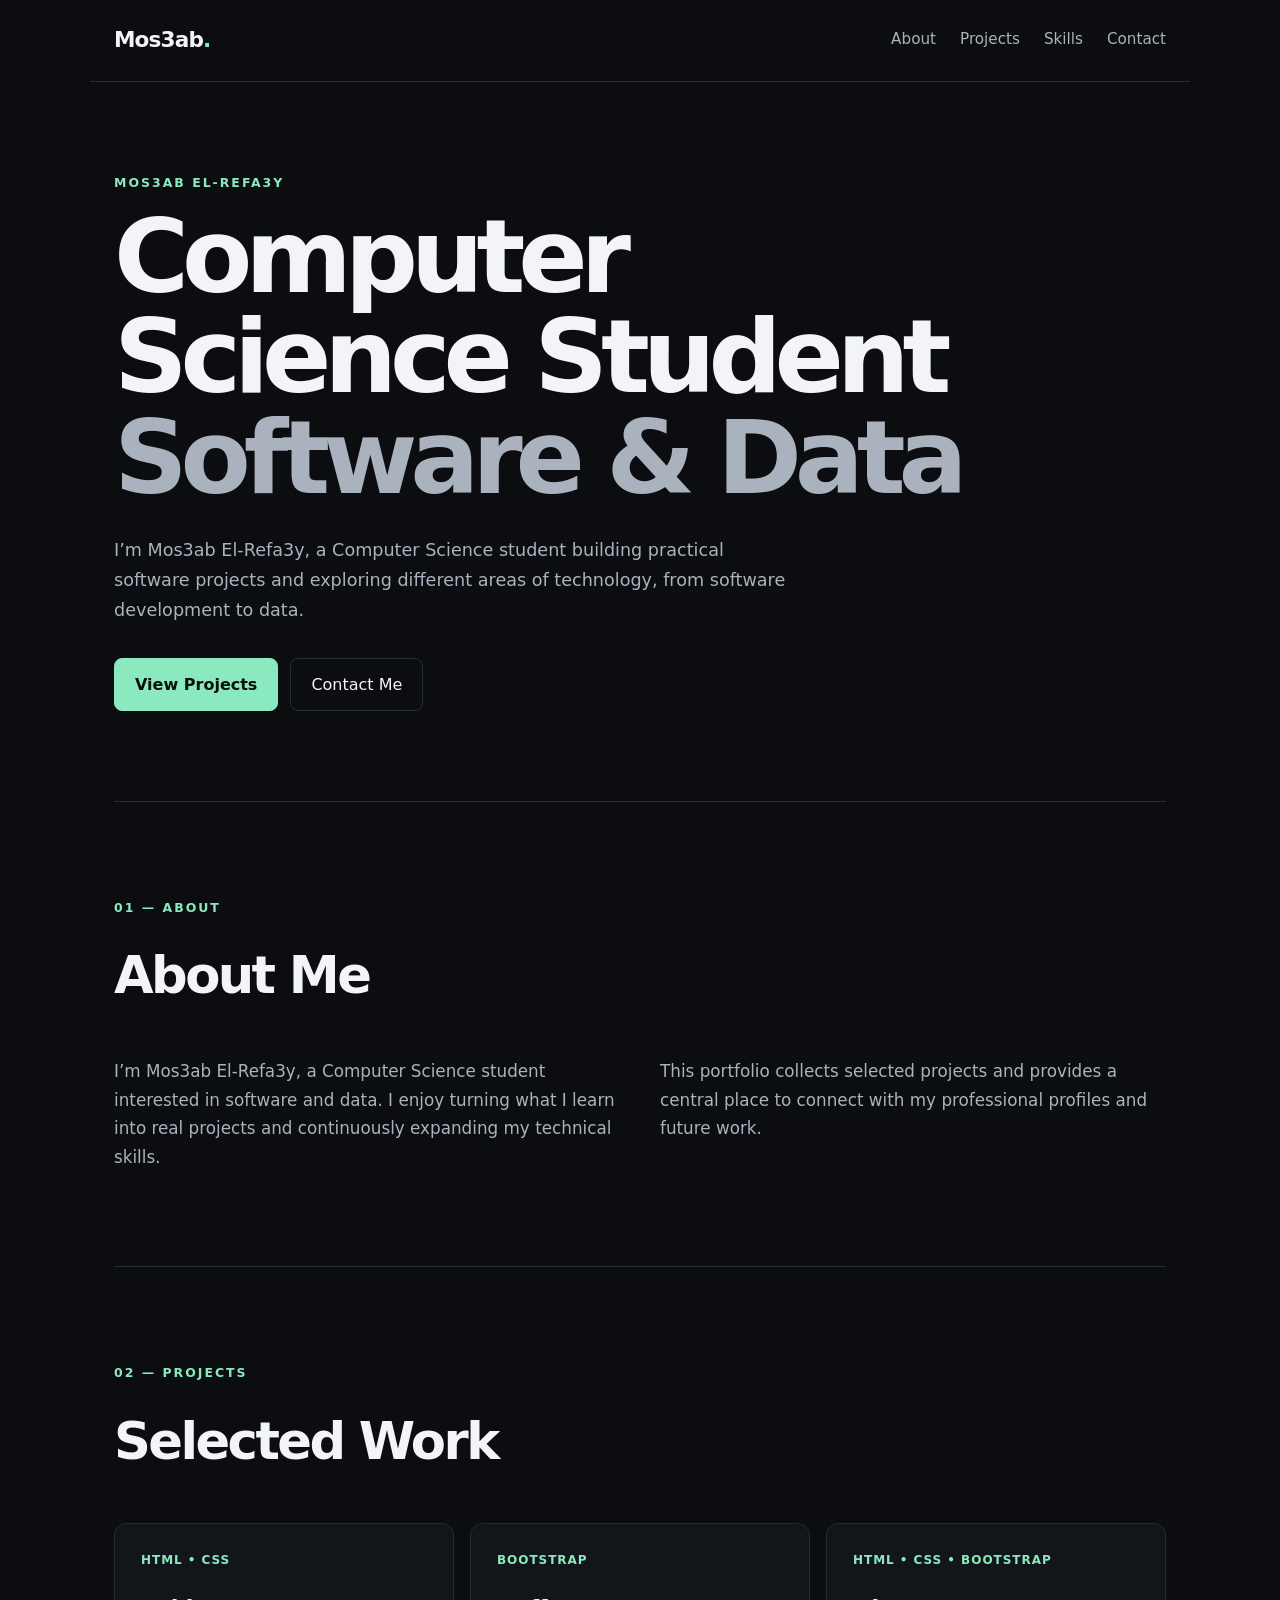
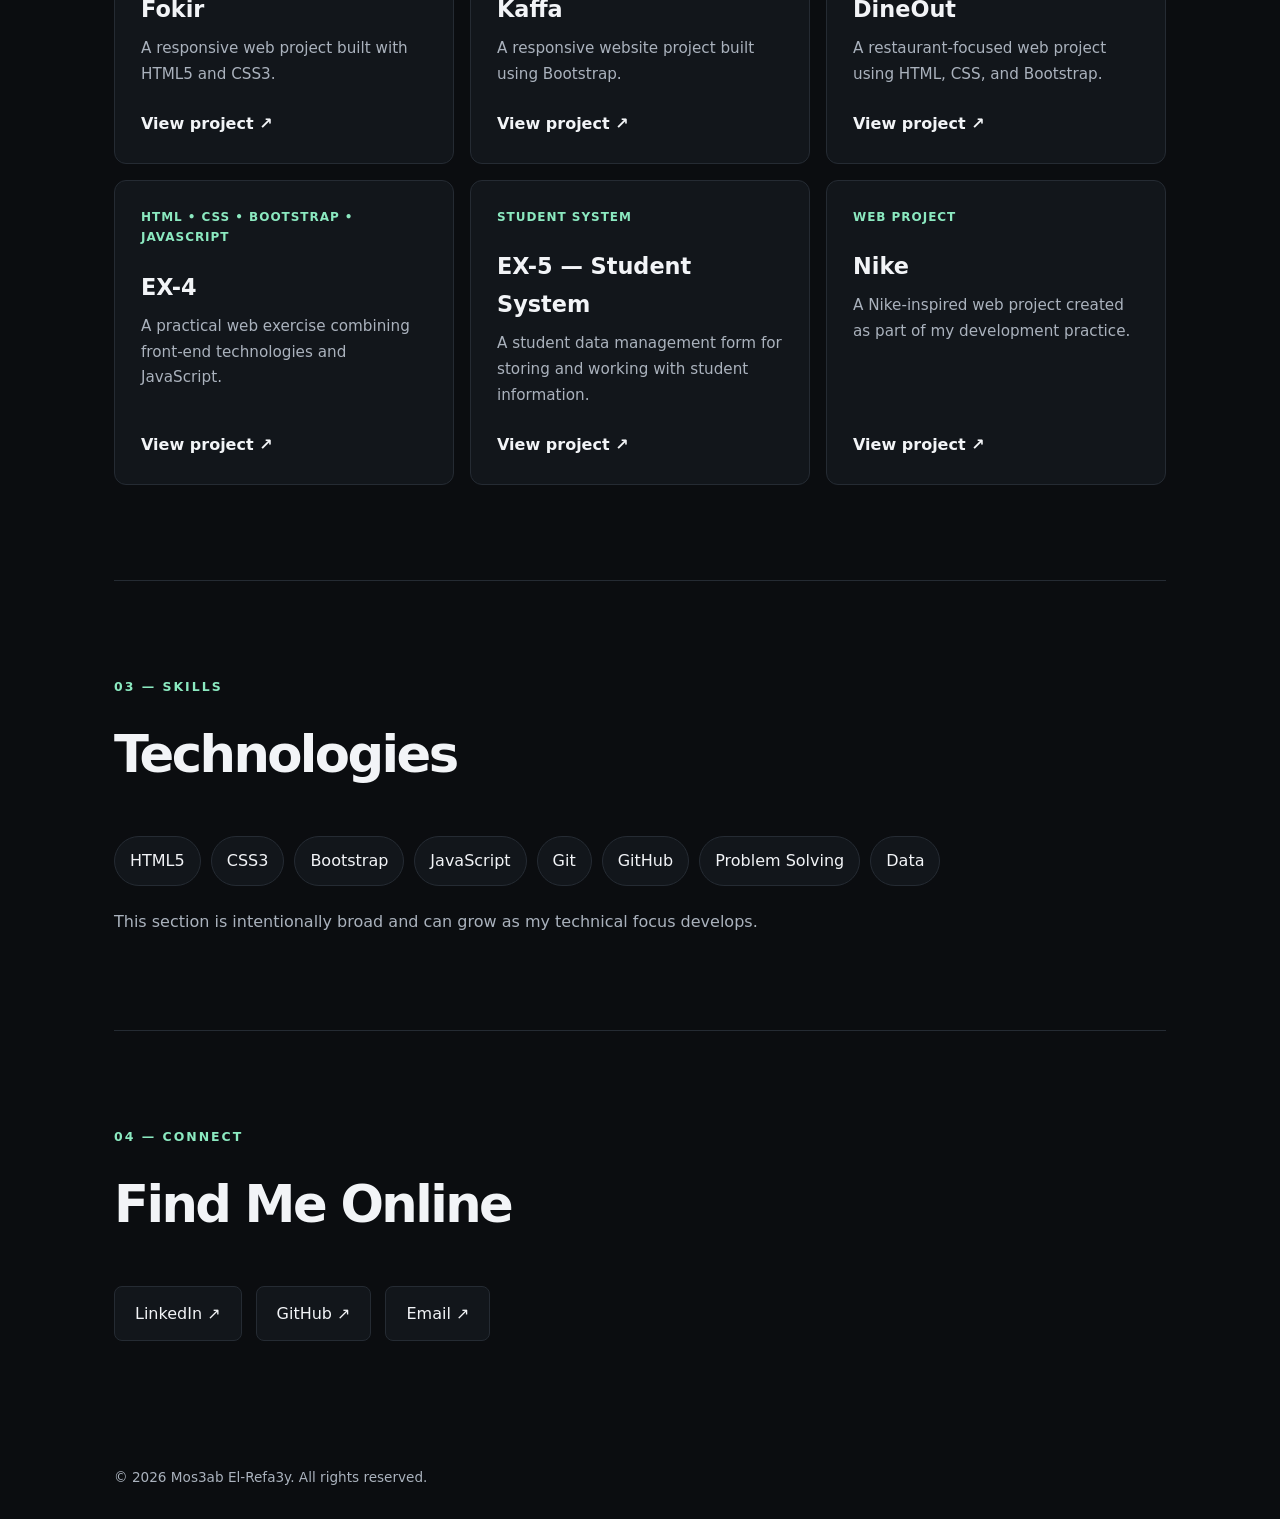
==== index.html @ 886eddef "Add files via upload" ====
<!doctype html>
<html lang="en">
<head>
  <meta charset="UTF-8">
  <meta name="viewport" content="width=device-width, initial-scale=1.0">
  <title>Mos3ab El-Refa3y | Software & Data</title>
  <meta name="description" content="Mos3ab El-Refa3y — Computer Science student interested in software development and data. Explore projects, skills, and professional profiles.">
  <meta name="author" content="Mos3ab El-Refa3y">
  <meta name="robots" content="index, follow">
  <link rel="canonical" href="https://eng-mosaab.github.io/mos3ab-el-refa3y/">

  <meta property="og:type" content="website">
  <meta property="og:title" content="Mos3ab El-Refa3y | Software & Data">
  <meta property="og:description" content="Personal portfolio of Mos3ab El-Refa3y — Computer Science student interested in software development and data.">
  <meta property="og:url" content="https://eng-mosaab.github.io/mos3ab-el-refa3y/">

  <script type="application/ld+json">
  {
    "@context": "https://schema.org",
    "@type": "Person",
    "name": "Mos3ab El-Refa3y",
    "alternateName": "مصعب الرفاعي",
    "url": "https://eng-mosaab.github.io/mos3ab-el-refa3y/",
    "jobTitle": "Computer Science Student",
    "description": "Computer Science student interested in software development and data.",
    "sameAs": [
      "https://www.linkedin.com/in/mosaab-hesham",
      "https://github.com/Eng-Mosaab"
    ]
  }
  </script>
  <link rel="stylesheet" href="./style.css">
</head>
<body>
  <header class="nav">
    <a class="brand" href="#home">Mos3ab<span>.</span></a>
    <nav>
      <a href="#about">About</a>
      <a href="#projects">Projects</a>
      <a href="#skills">Skills</a>
      <a href="#contact">Contact</a>
    </nav>
  </header>

  <main>
    <section id="home" class="hero">
      <p class="eyebrow">MOS3AB EL-REFA3Y</p>
      <h1>Computer Science Student<br><span>Software & Data</span></h1>
      <p class="lead">I’m Mos3ab El-Refa3y, a Computer Science student building practical software projects and exploring different areas of technology, from software development to data.</p>
      <div class="actions">
        <a class="btn primary" href="#projects">View Projects</a>
        <a class="btn" href="#contact">Contact Me</a>
      </div>
    </section>

    <section id="about" class="section">
      <div class="section-head"><p class="eyebrow">01 — ABOUT</p><h2>About Me</h2></div>
      <div class="about-grid">
        <p>I’m Mos3ab El-Refa3y, a Computer Science student interested in software and data. I enjoy turning what I learn into real projects and continuously expanding my technical skills.</p>
        <p>This portfolio collects selected projects and provides a central place to connect with my professional profiles and future work.</p>
      </div>
    </section>

    <section id="projects" class="section">
      <div class="section-head"><p class="eyebrow">02 — PROJECTS</p><h2>Selected Work</h2></div>
      <div class="projects">
        <article class="card"><div class="tag">HTML • CSS</div><h3>Fokir</h3><p>A responsive web project built with HTML5 and CSS3.</p><a href="https://eng-mosaab.github.io/Fokir/" target="_blank" rel="noopener noreferrer">View project ↗</a></article>
        <article class="card"><div class="tag">Bootstrap</div><h3>Kaffa</h3><p>A responsive website project built using Bootstrap.</p><a href="https://eng-mosaab.github.io/Kaffa/" target="_blank" rel="noopener noreferrer">View project ↗</a></article>
        <article class="card"><div class="tag">HTML • CSS • Bootstrap</div><h3>DineOut</h3><p>A restaurant-focused web project using HTML, CSS, and Bootstrap.</p><a href="https://eng-mosaab.github.io/DineOut/" target="_blank" rel="noopener noreferrer">View project ↗</a></article>
        <article class="card"><div class="tag">HTML • CSS • Bootstrap • JavaScript</div><h3>EX-4</h3><p>A practical web exercise combining front-end technologies and JavaScript.</p><a href="https://eng-mosaab.github.io/EX-4/" target="_blank" rel="noopener noreferrer">View project ↗</a></article>
        <article class="card"><div class="tag">Student System</div><h3>EX-5 — Student System</h3><p>A student data management form for storing and working with student information.</p><a href="https://eng-mosaab.github.io/EX-5/" target="_blank" rel="noopener noreferrer">View project ↗</a></article>
        <article class="card"><div class="tag">Web Project</div><h3>Nike</h3><p>A Nike-inspired web project created as part of my development practice.</p><a href="https://eng-mosaab.github.io/Nike/" target="_blank" rel="noopener noreferrer">View project ↗</a></article>
      </div>
    </section>

    <section id="skills" class="section">
      <div class="section-head"><p class="eyebrow">03 — SKILLS</p><h2>Technologies</h2></div>
      <div class="skills"><span>HTML5</span><span>CSS3</span><span>Bootstrap</span><span>JavaScript</span><span>Git</span><span>GitHub</span><span>Problem Solving</span><span>Data</span></div>
      <p class="note">This section is intentionally broad and can grow as my technical focus develops.</p>
    </section>

    <section id="contact" class="section contact">
      <div class="section-head"><p class="eyebrow">04 — CONNECT</p><h2>Find Me Online</h2></div>
      <div class="links">
        <a href="https://www.linkedin.com/in/mosaab-hesham" target="_blank" rel="noopener noreferrer">LinkedIn ↗</a>
        <a href="https://github.com/Eng-Mosaab" target="_blank" rel="noopener noreferrer">GitHub ↗</a>
        <a href="mailto:mosaab.qolaay2000@gmail.com">Email ↗</a>
      </div>
    </section>
  </main>
  <footer><p>© 2026 Mos3ab El-Refa3y. All rights reserved.</p></footer>
</body>
</html>
---- style.css ----
*{box-sizing:border-box;margin:0;padding:0}
:root{--bg:#0b0d10;--surface:#12161b;--text:#f2f4f7;--muted:#aab2bd;--line:#252b33;--accent:#8be9c0}
html{scroll-behavior:smooth}
body{font-family:Inter,system-ui,-apple-system,BlinkMacSystemFont,"Segoe UI",sans-serif;background:var(--bg);color:var(--text);line-height:1.7}
a{color:inherit;text-decoration:none}
.nav{max-width:1100px;margin:auto;padding:22px 24px;display:flex;justify-content:space-between;align-items:center;border-bottom:1px solid var(--line)}
.brand{font-size:1.35rem;font-weight:800;letter-spacing:-.04em}.brand span{color:var(--accent)}
.nav nav{display:flex;gap:24px}.nav nav a{color:var(--muted);font-size:.95rem}.nav nav a:hover{color:var(--text)}
main{max-width:1100px;margin:auto;padding:0 24px}
.hero{min-height:72vh;display:flex;flex-direction:column;justify-content:center;padding:90px 0}
.eyebrow{color:var(--accent);font-size:.78rem;font-weight:800;letter-spacing:.16em;margin-bottom:14px}
h1{font-size:clamp(3rem,8vw,6.4rem);line-height:.98;letter-spacing:-.07em;max-width:900px}
h1 span{color:var(--muted)}
.lead{max-width:680px;color:var(--muted);font-size:1.1rem;margin-top:28px}
.actions{display:flex;gap:12px;margin-top:32px;flex-wrap:wrap}
.btn{border:1px solid var(--line);padding:12px 20px;border-radius:8px}.btn.primary{background:var(--accent);color:#07110c;border-color:var(--accent);font-weight:750}
.section{padding:95px 0;border-top:1px solid var(--line)}
.section-head{margin-bottom:38px}h2{font-size:clamp(2rem,4vw,3.5rem);letter-spacing:-.05em}
.about-grid{display:grid;grid-template-columns:1fr 1fr;gap:40px;color:var(--muted);font-size:1.05rem}
.projects{display:grid;grid-template-columns:repeat(3,1fr);gap:16px}
.card{background:var(--surface);border:1px solid var(--line);padding:26px;border-radius:12px;min-height:230px;display:flex;flex-direction:column}
.tag{color:var(--accent);font-size:.75rem;font-weight:700;text-transform:uppercase;letter-spacing:.08em;margin-bottom:20px}
.card h3{font-size:1.4rem;margin-bottom:8px}.card p{color:var(--muted);font-size:.95rem}.card a{margin-top:auto;padding-top:22px;font-weight:700}
.skills{display:flex;flex-wrap:wrap;gap:10px}.skills span{border:1px solid var(--line);padding:10px 15px;border-radius:999px;background:var(--surface)}
.note{color:var(--muted);margin-top:22px}
.links{display:flex;gap:14px;flex-wrap:wrap}.links a{border:1px solid var(--line);padding:13px 20px;border-radius:8px;background:var(--surface)}
footer{max-width:1100px;margin:auto;padding:30px 24px;color:var(--muted);font-size:.85rem}
@media(max-width:800px){.projects{grid-template-columns:1fr 1fr}.about-grid{grid-template-columns:1fr}.nav nav{gap:12px}.nav nav a:nth-child(1),.nav nav a:nth-child(2){display:none}}
@media(max-width:520px){.projects{grid-template-columns:1fr}.hero{min-height:65vh;padding:60px 0}.nav{padding:18px 16px}main{padding:0 16px}}
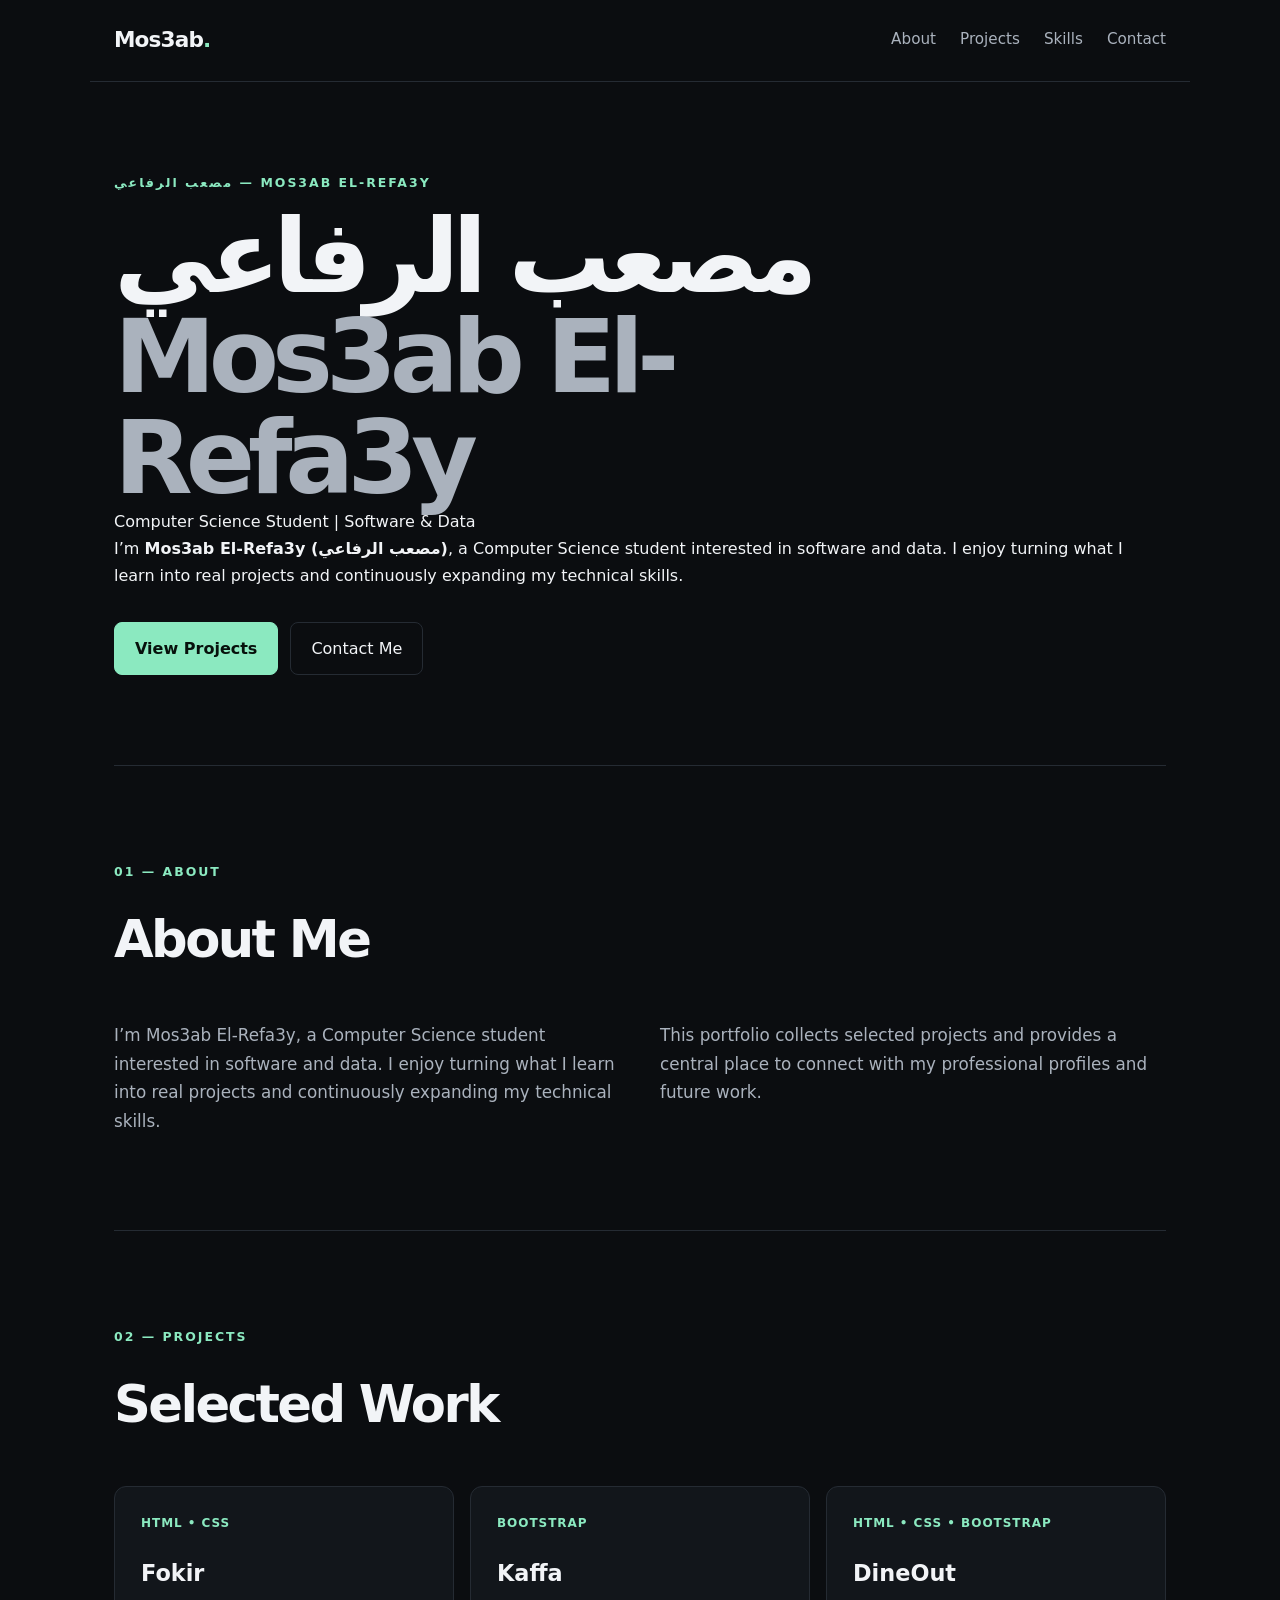
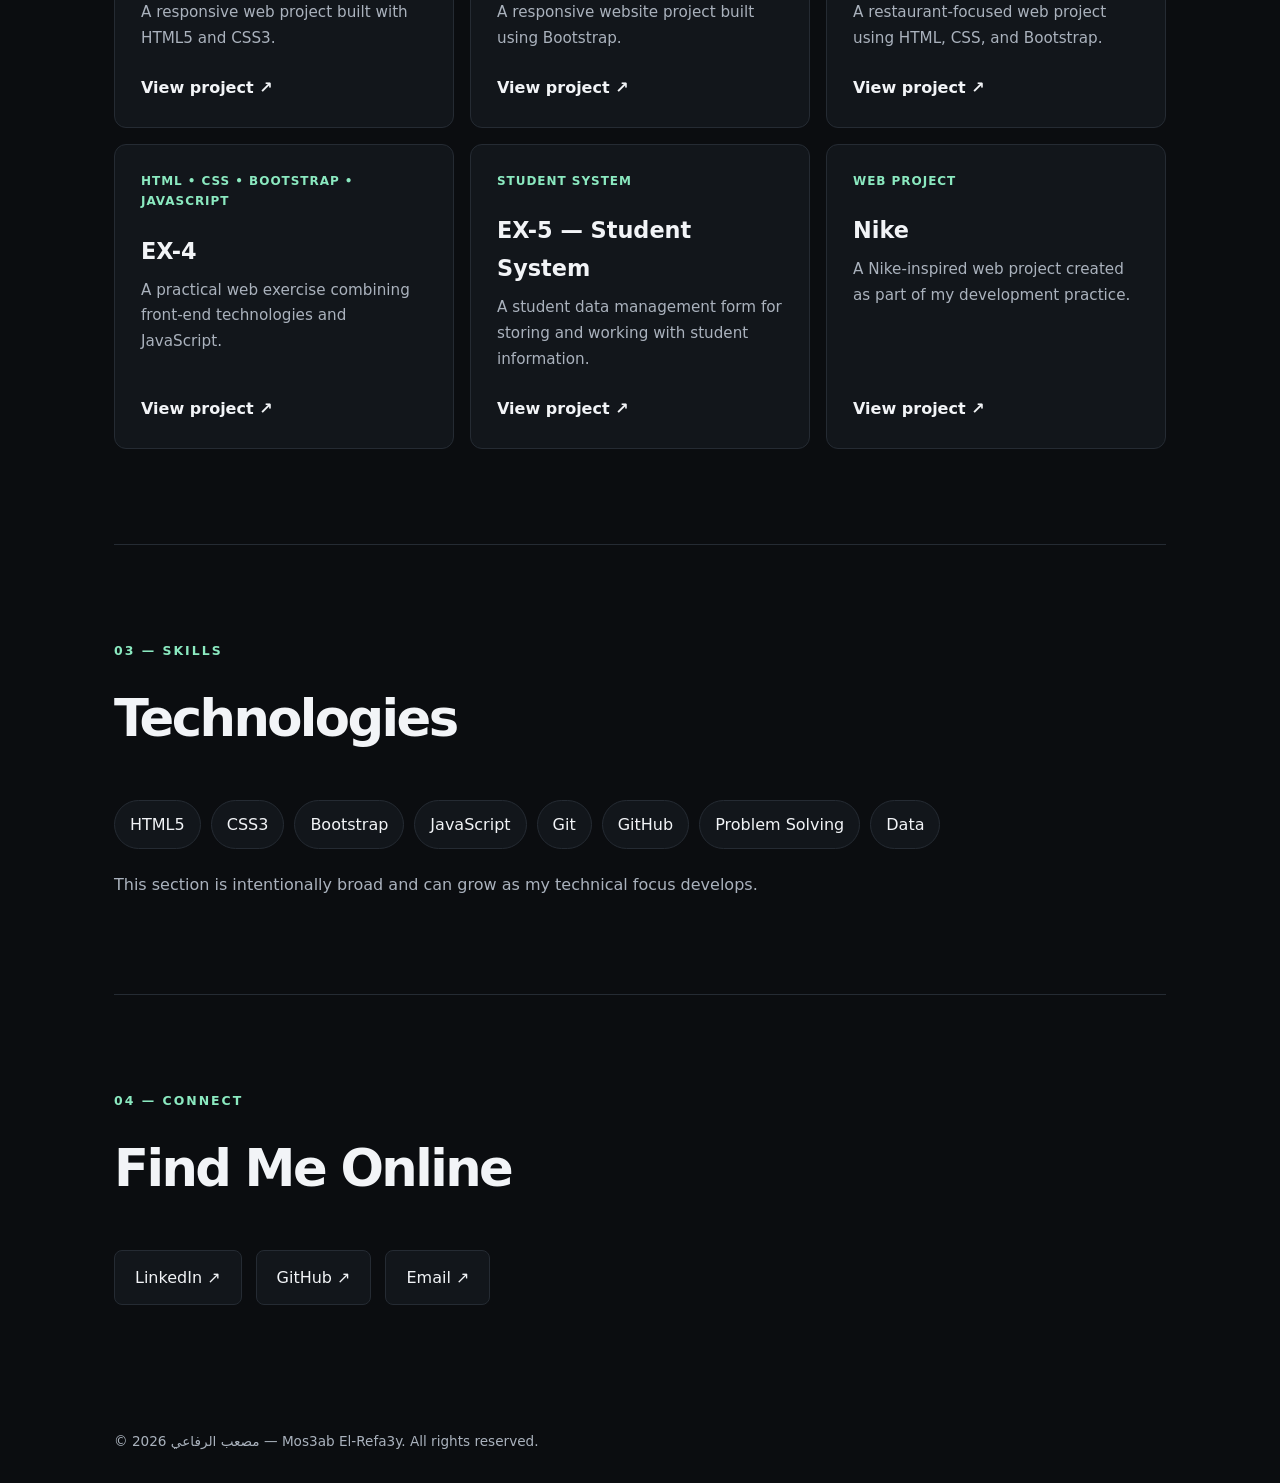
==== commit ed002825: "Update index.html with Arabic names and descriptions" ====
--- a/index.html
+++ b/index.html
@@ -3,8 +3,8 @@
 <head>
   <meta charset="UTF-8">
   <meta name="viewport" content="width=device-width, initial-scale=1.0">
-  <title>Mos3ab El-Refa3y | Software & Data</title>
-  <meta name="description" content="Mos3ab El-Refa3y — Computer Science student interested in software development and data. Explore projects, skills, and professional profiles.">
+  <title>مصعب الرفاعي | Mos3ab El-Refa3y | Software & Data</title>
+  <meta name="description" content="مصعب الرفاعي (Mos3ab El-Refa3y) — Computer Science student interested in software development and data. Explore projects, skills, and professional profiles.">
   <meta name="author" content="Mos3ab El-Refa3y">
   <meta name="robots" content="index, follow">
   <link rel="canonical" href="https://eng-mosaab.github.io/mos3ab-el-refa3y/">
@@ -15,20 +15,23 @@
   <meta property="og:url" content="https://eng-mosaab.github.io/mos3ab-el-refa3y/">
 
   <script type="application/ld+json">
-  {
-    "@context": "https://schema.org",
-    "@type": "Person",
-    "name": "Mos3ab El-Refa3y",
-    "alternateName": "مصعب الرفاعي",
-    "url": "https://eng-mosaab.github.io/mos3ab-el-refa3y/",
-    "jobTitle": "Computer Science Student",
-    "description": "Computer Science student interested in software development and data.",
-    "sameAs": [
-      "https://www.linkedin.com/in/mosaab-hesham",
-      "https://github.com/Eng-Mosaab"
-    ]
-  }
-  </script>
+{
+  "@context": "https://schema.org",
+  "@type": "Person",
+  "name": "مصعب الرفاعي",
+  "alternateName": [
+    "Mos3ab El-Refa3y",
+    "Mos3ab El Refa3y"
+  ],
+  "url": "https://eng-mosaab.github.io/mos3ab-el-refa3y/",
+  "jobTitle": "Computer Science Student",
+  "description": "مصعب الرفاعي (Mos3ab El-Refa3y) — Computer Science student interested in software development and data.",
+  "sameAs": [
+    "https://www.linkedin.com/in/mosaab-hesham",
+    "https://github.com/Eng-Mosaab"
+  ]
+}
+</script>
   <link rel="stylesheet" href="./style.css">
 </head>
 <body>
@@ -44,10 +47,19 @@
 
   <main>
     <section id="home" class="hero">
-      <p class="eyebrow">MOS3AB EL-REFA3Y</p>
-      <h1>Computer Science Student<br><span>Software & Data</span></h1>
-      <p class="lead">I’m Mos3ab El-Refa3y, a Computer Science student building practical software projects and exploring different areas of technology, from software development to data.</p>
-      <div class="actions">
+      <p class="eyebrow">مصعب الرفاعي — MOS3AB EL-REFA3Y</p>
+
+<h1>
+  مصعب الرفاعي<br>
+  <span>Mos3ab El-Refa3y</span>
+</h1>
+
+<p class="subtitle">Computer Science Student | Software & Data</p>
+<p>
+  I’m <strong>Mos3ab El-Refa3y (مصعب الرفاعي)</strong>, a Computer Science student
+  interested in software and data. I enjoy turning what I learn into real projects
+  and continuously expanding my technical skills.
+</p>      <div class="actions">
         <a class="btn primary" href="#projects">View Projects</a>
         <a class="btn" href="#contact">Contact Me</a>
       </div>
@@ -88,6 +100,6 @@
       </div>
     </section>
   </main>
-  <footer><p>© 2026 Mos3ab El-Refa3y. All rights reserved.</p></footer>
+  <footer><p>© 2026 مصعب الرفاعي — Mos3ab El-Refa3y. All rights reserved.</p></footer>
 </body>
 </html>
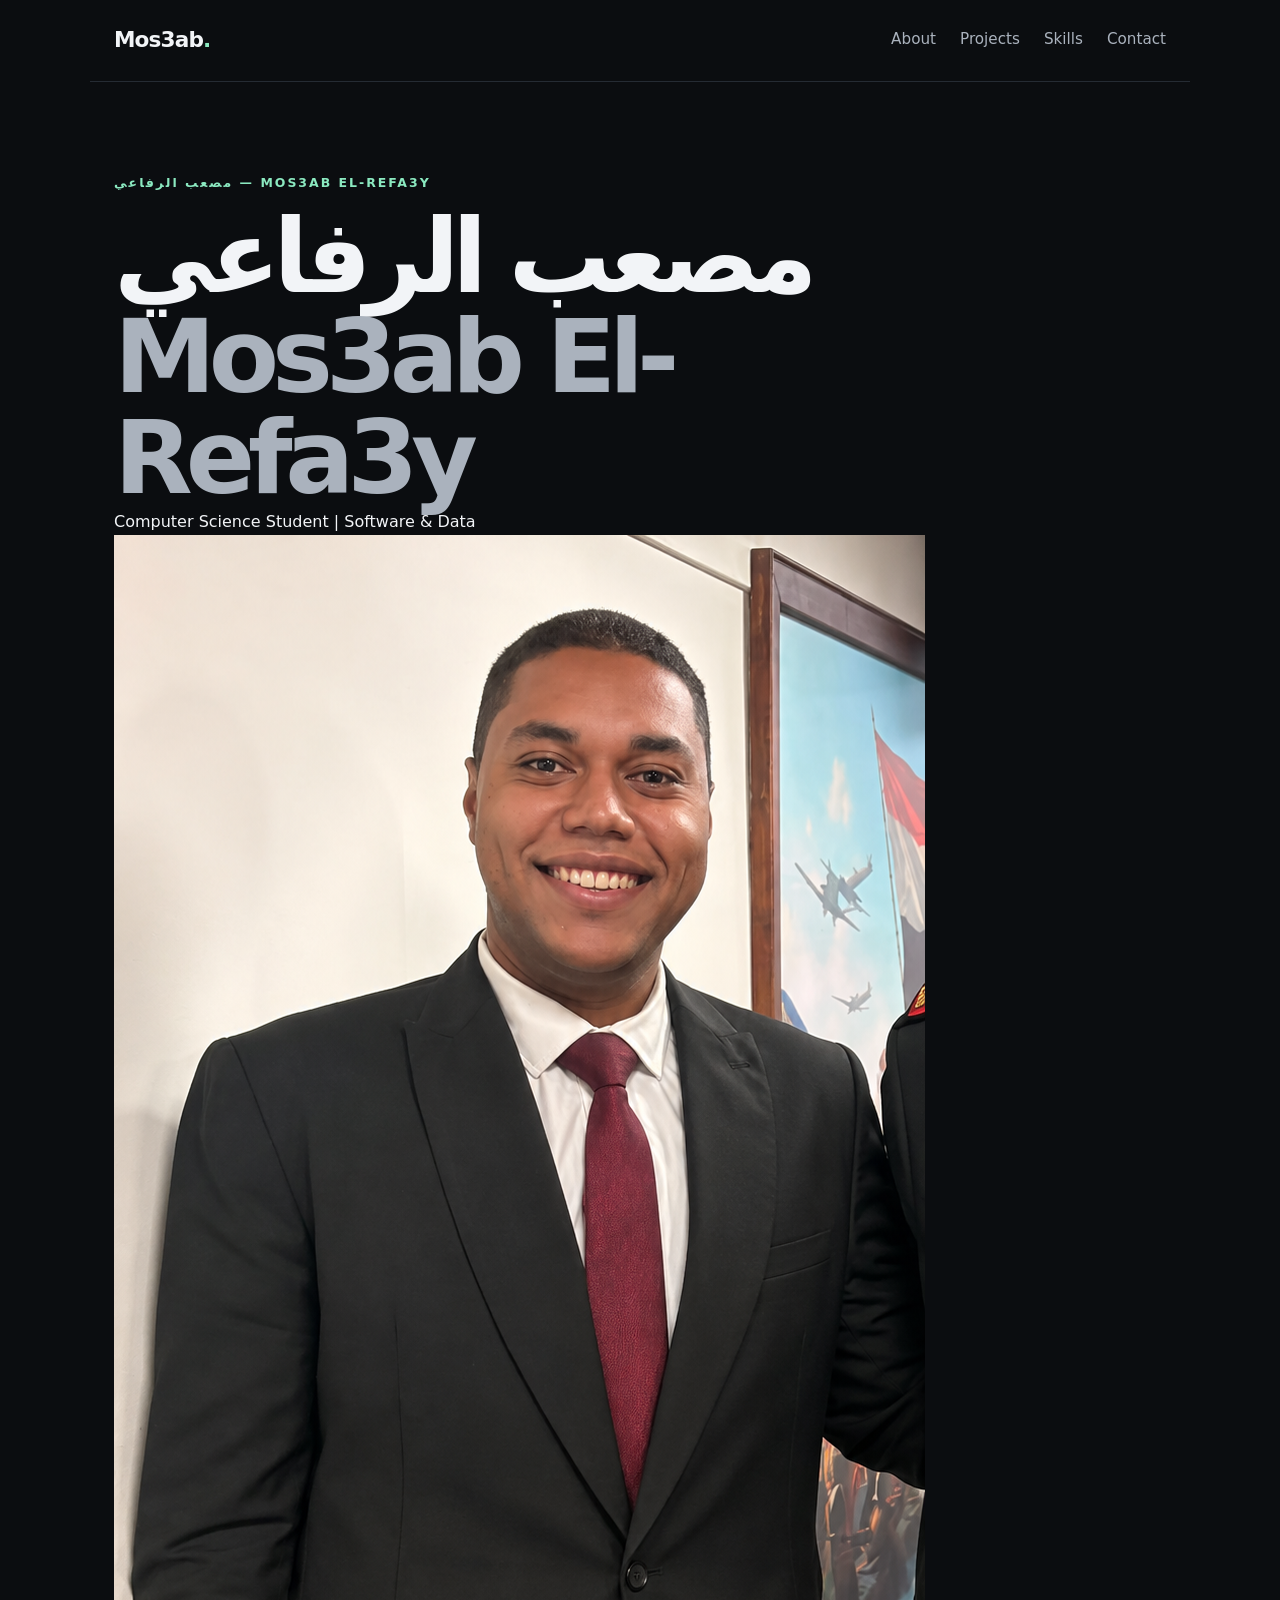
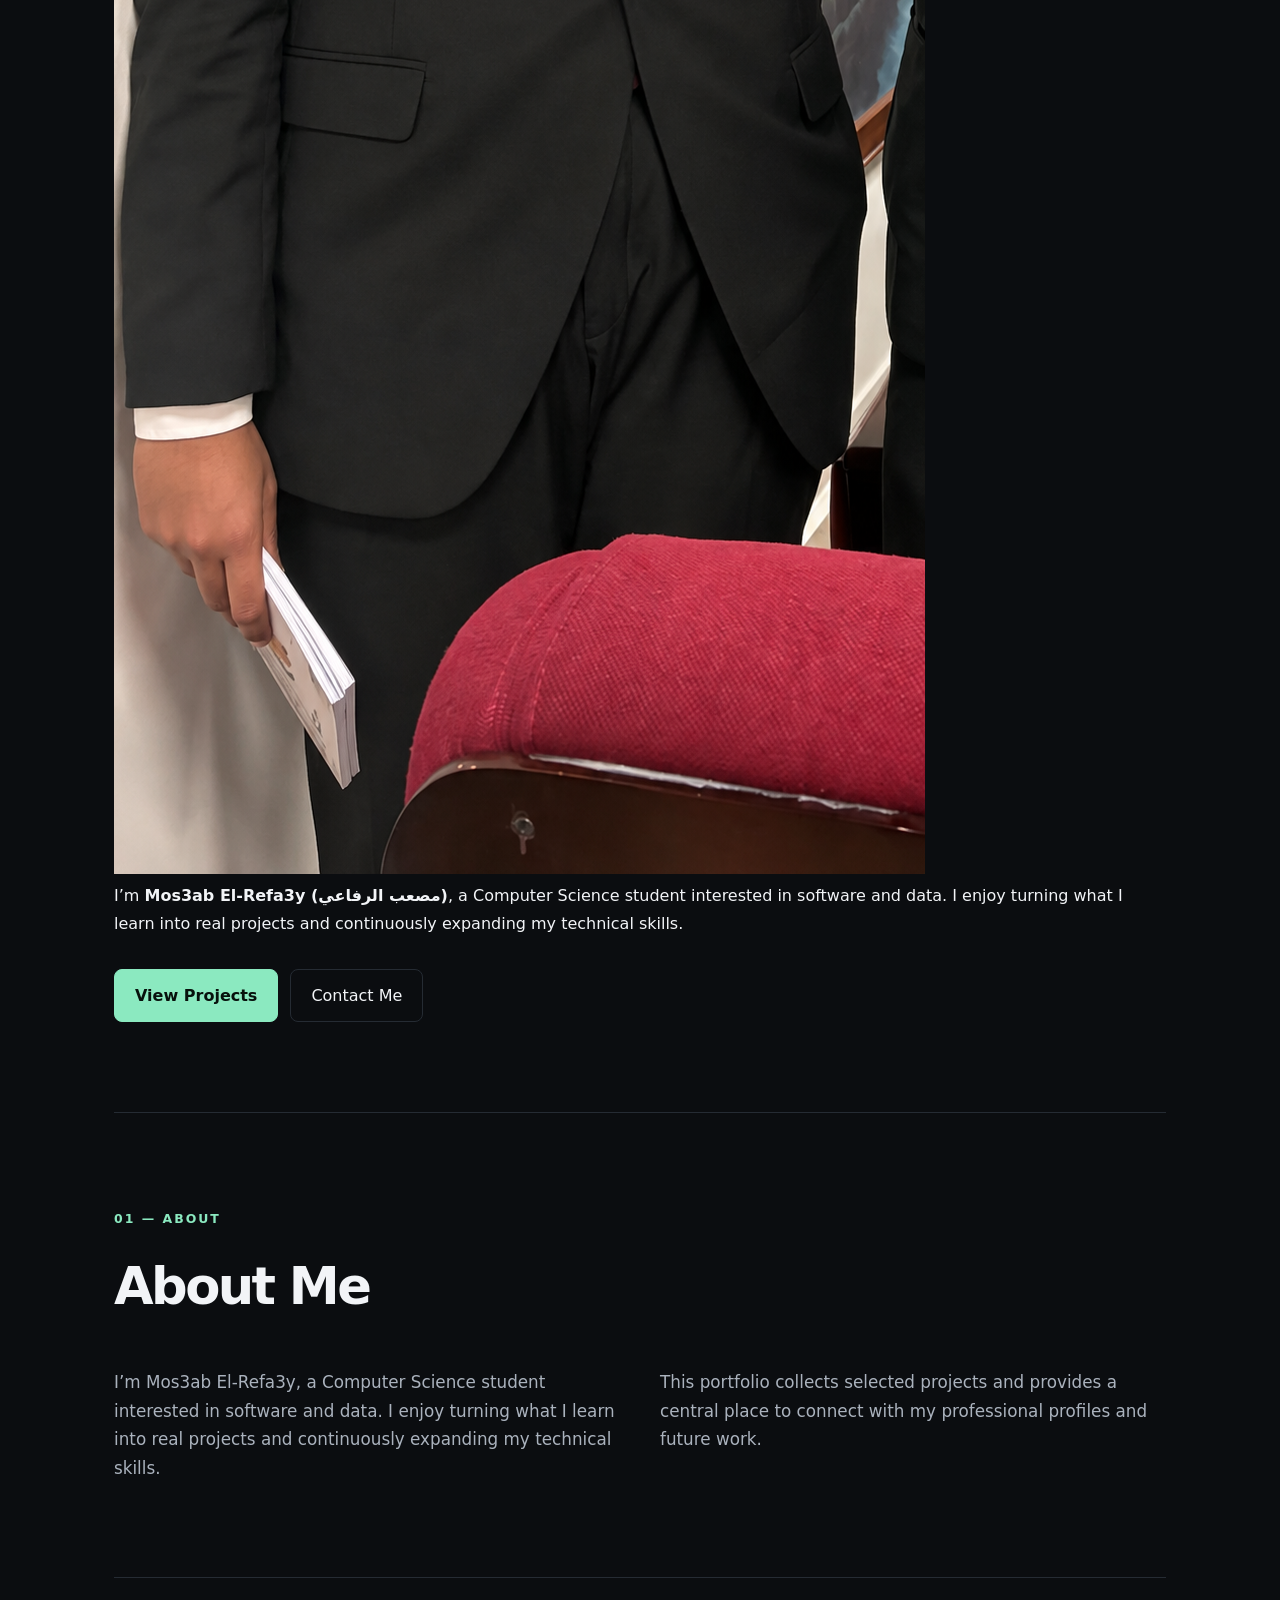
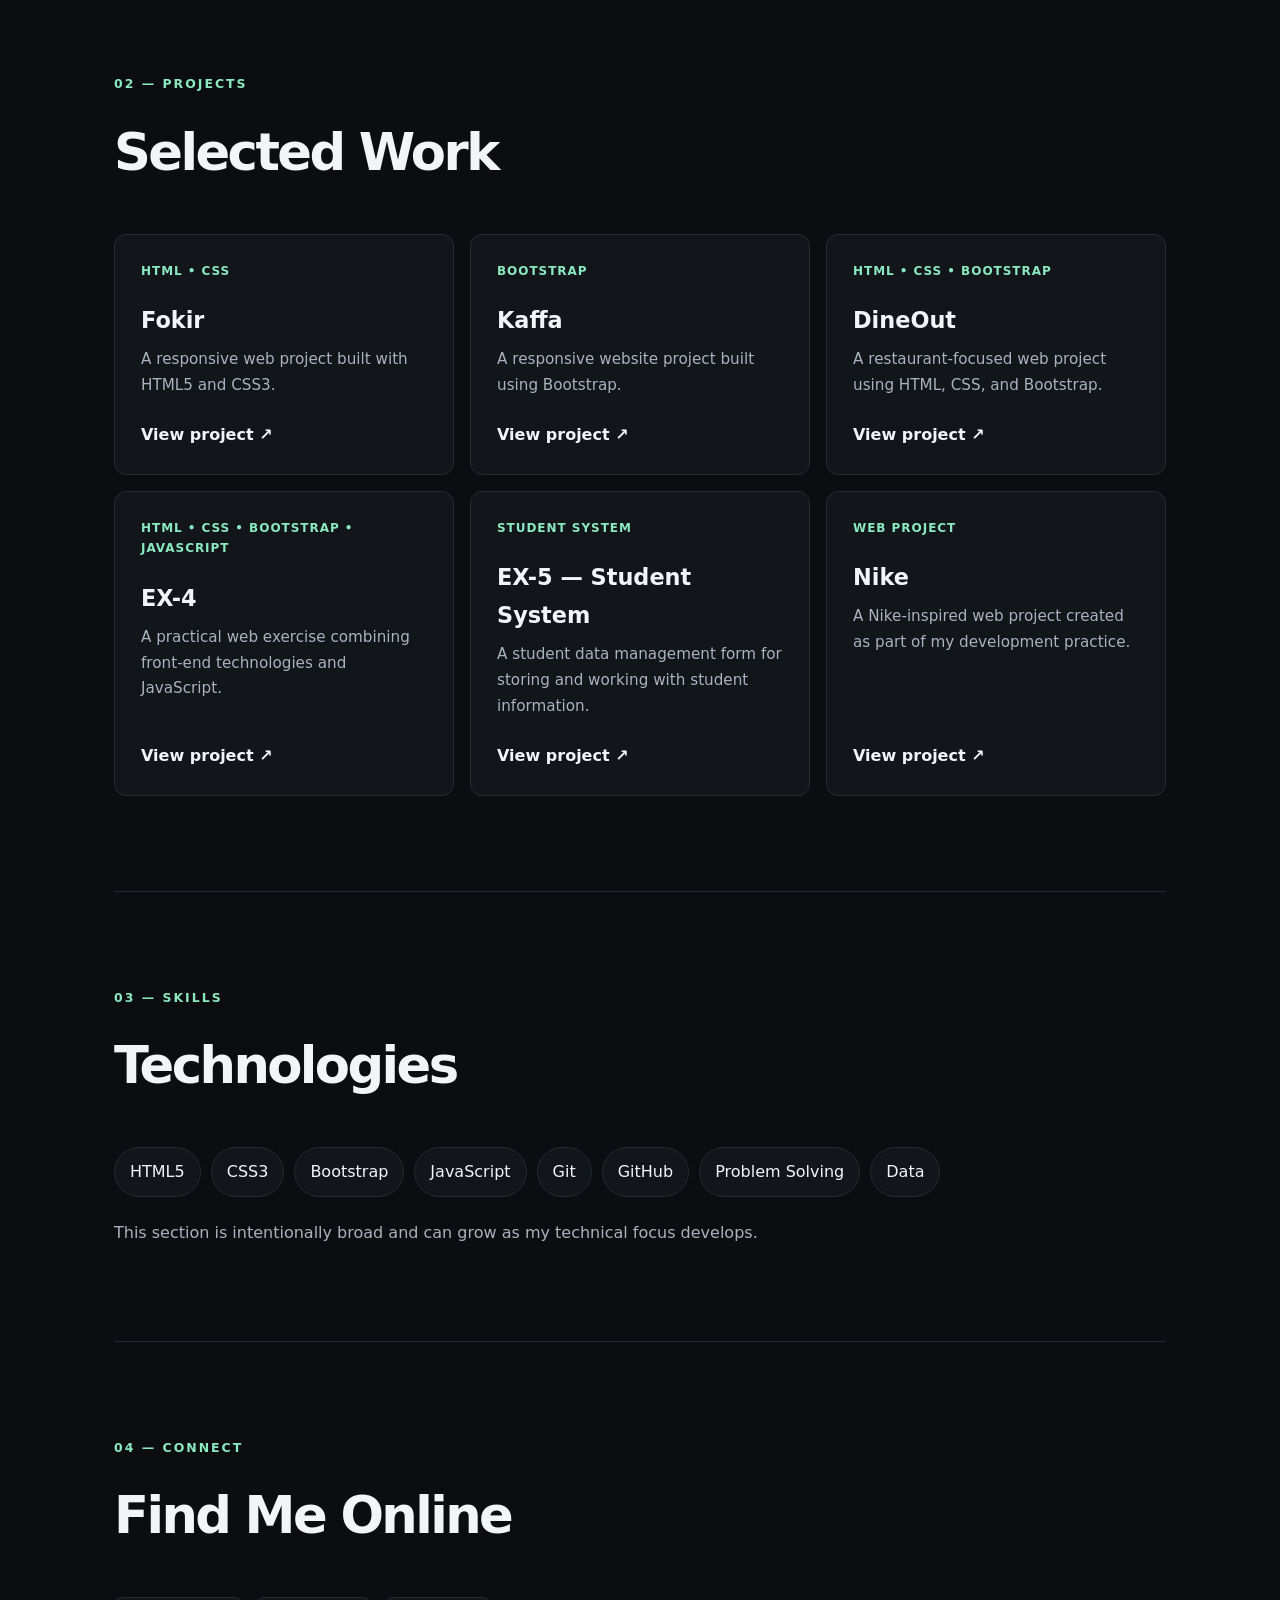
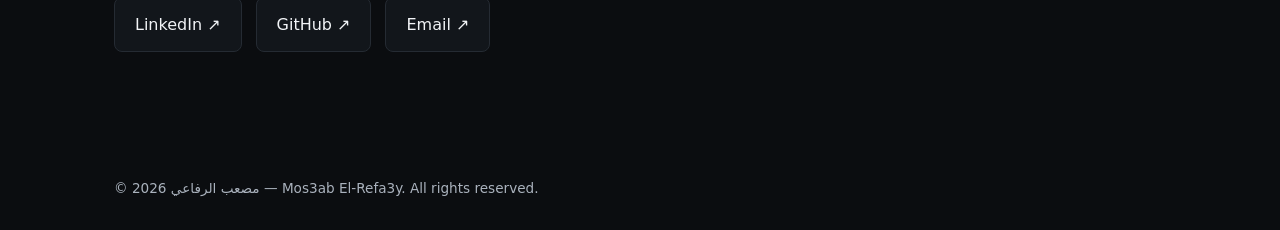
==== commit 60ed39fc: "Update index.html" ====
--- a/index.html
+++ b/index.html
@@ -47,14 +47,31 @@
 
   <main>
     <section id="home" class="hero">
-      <p class="eyebrow">مصعب الرفاعي — MOS3AB EL-REFA3Y</p>
+ <div class="hero-content">
 
-<h1>
-  مصعب الرفاعي<br>
-  <span>Mos3ab El-Refa3y</span>
-</h1>
+    <div class="hero-text">
+        <p class="eyebrow">مصعب الرفاعي — MOS3AB EL-REFA3Y</p>
 
-<p class="subtitle">Computer Science Student | Software & Data</p>
+        <h1>
+            مصعب الرفاعي<br>
+            <span>Mos3ab El-Refa3y</span>
+        </h1>
+
+        <p class="subtitle">
+            Computer Science Student | Software & Data
+        </p>
+
+
+    </div>
+
+    <div class="hero-image">
+        <img
+            src="./assets/profile.jpg"
+            alt="مصعب الرفاعي - Mos3ab El-Refa3y"
+        >
+    </div>
+
+</div>
 <p>
   I’m <strong>Mos3ab El-Refa3y (مصعب الرفاعي)</strong>, a Computer Science student
   interested in software and data. I enjoy turning what I learn into real projects
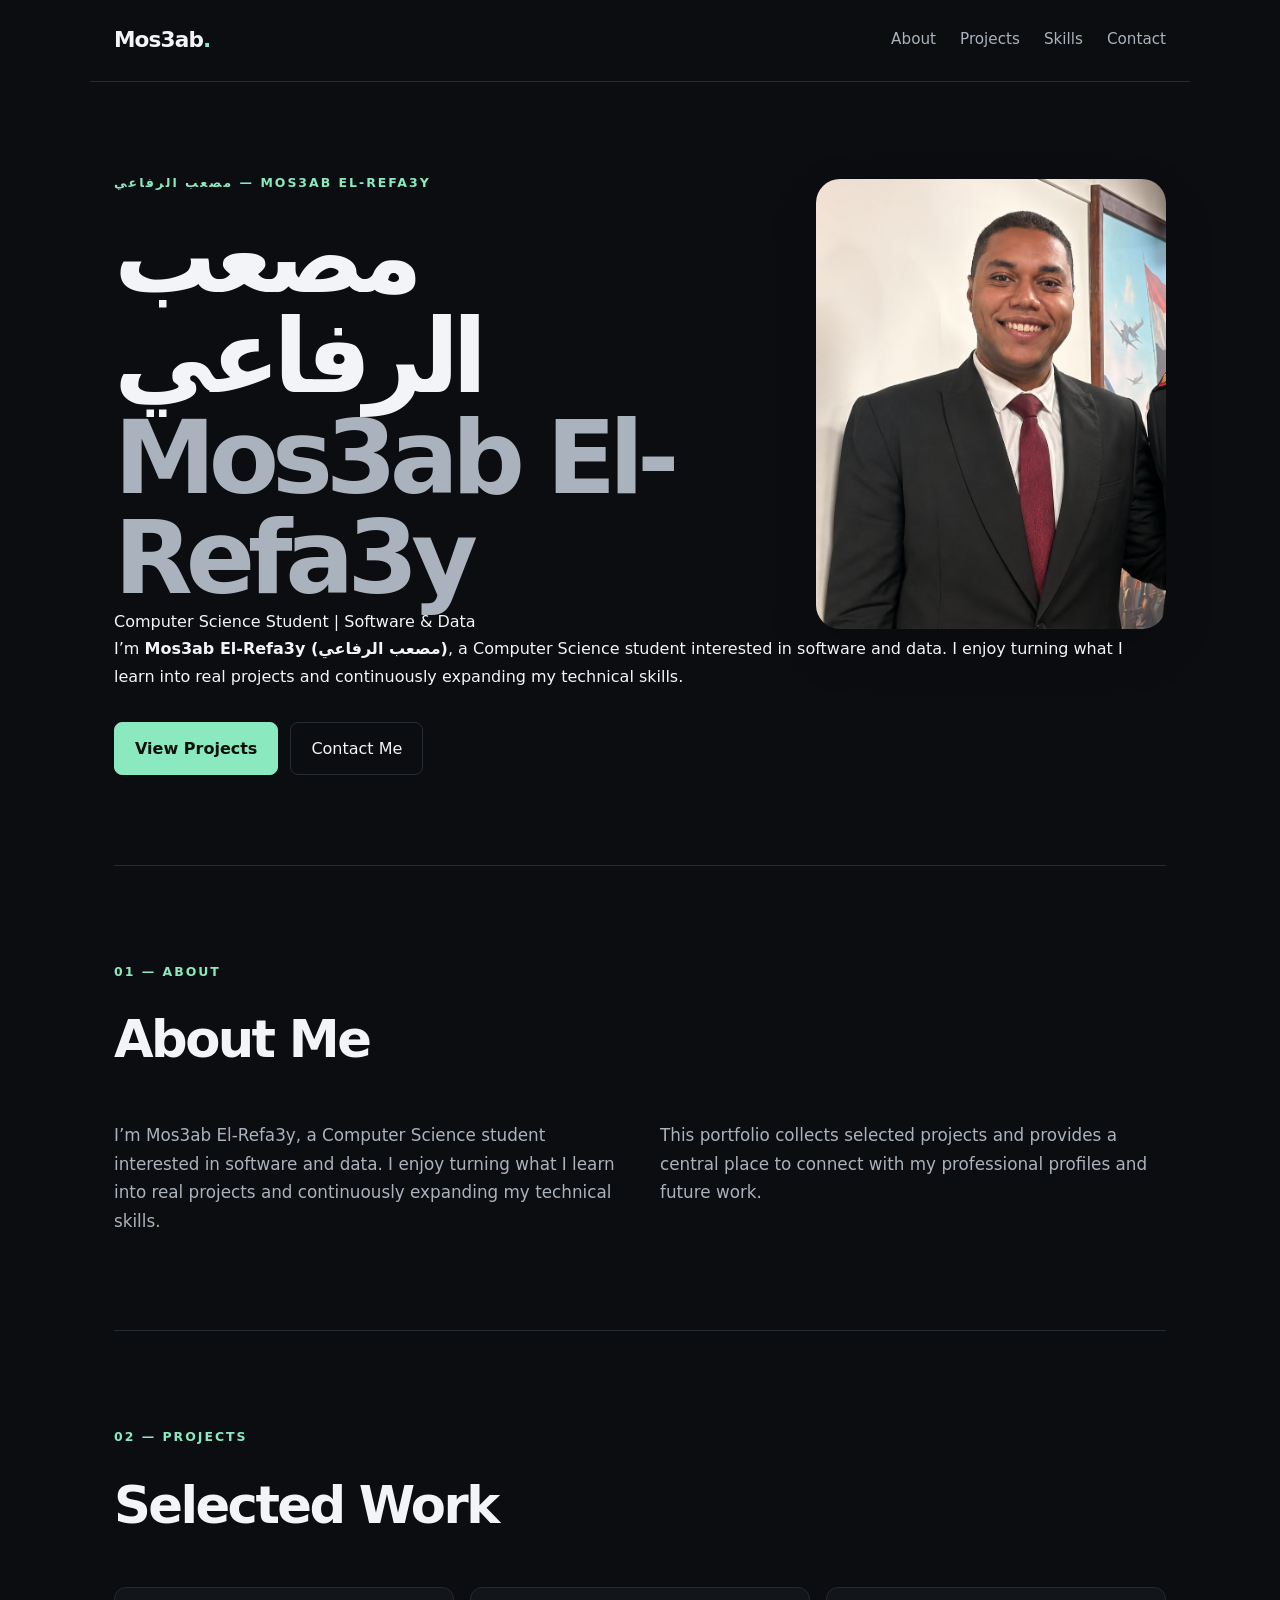
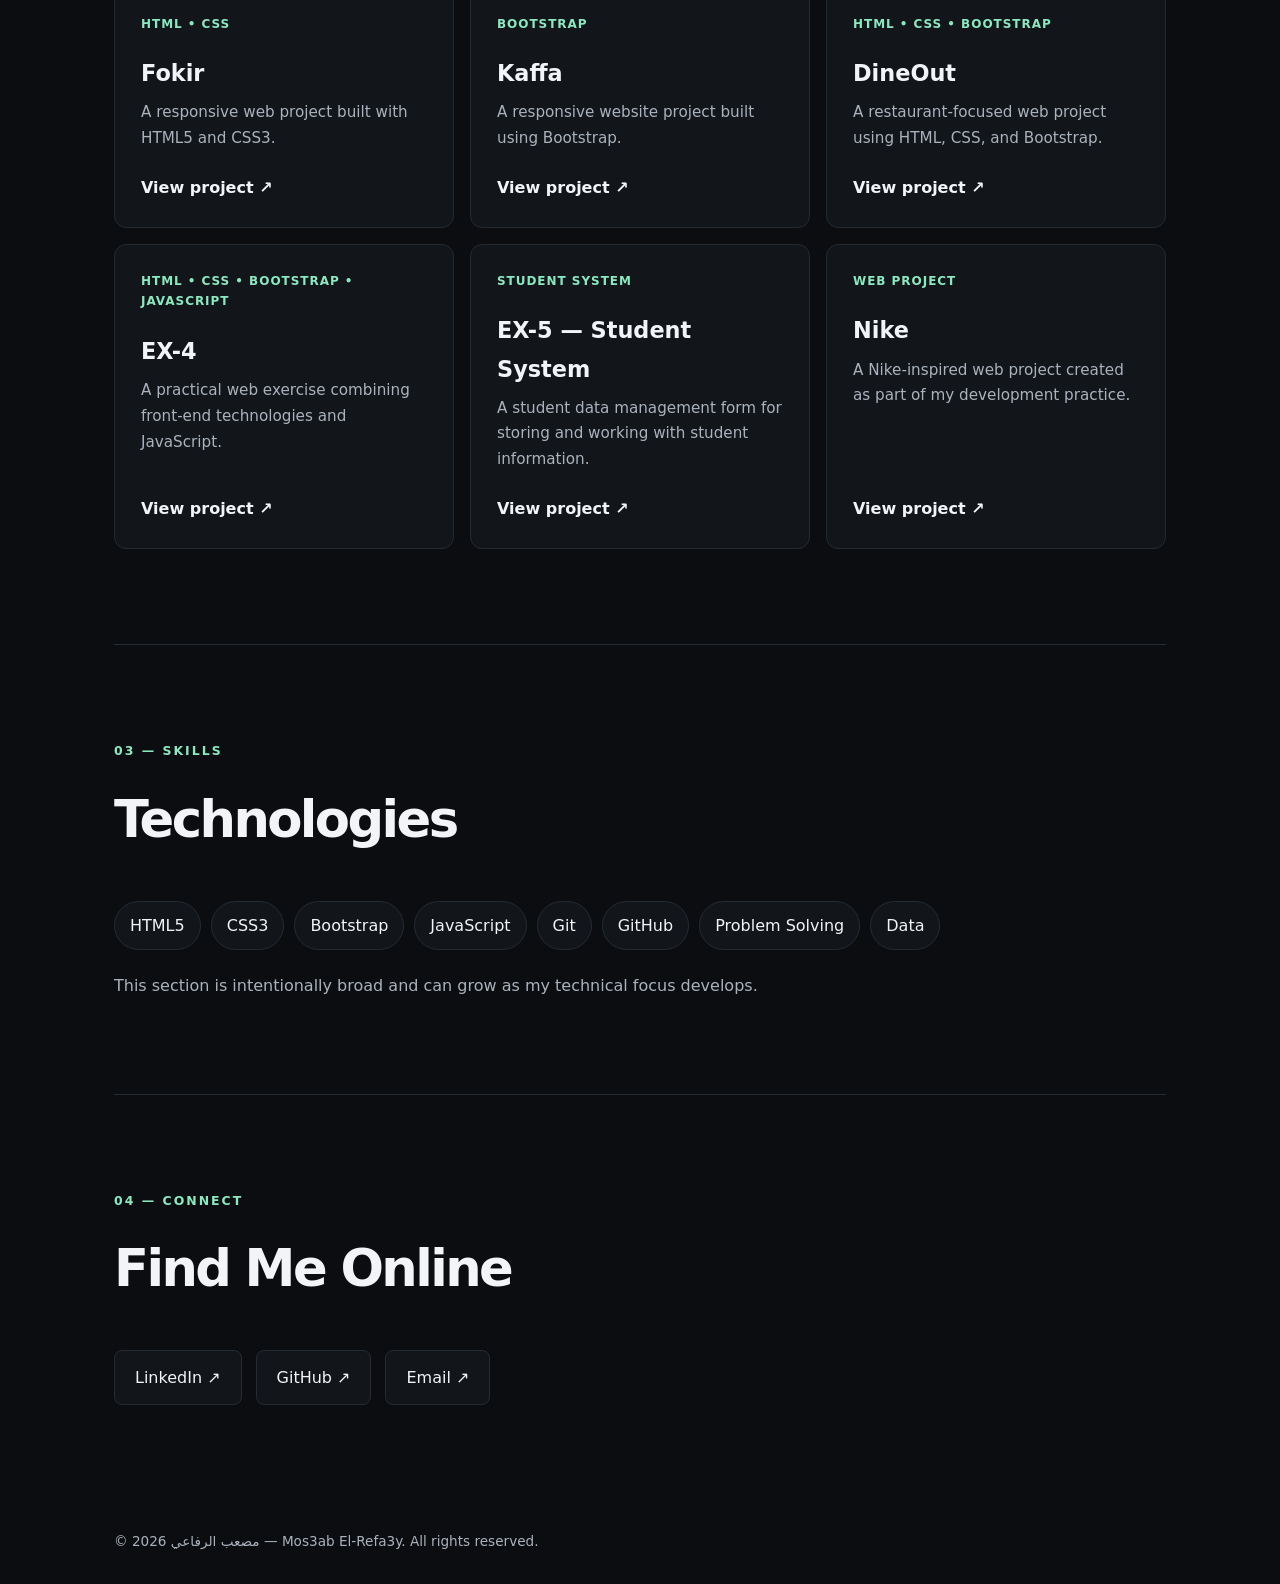
==== commit 9069b8d6: "Fix JSON-LD script tag in index.html" ====
--- a/index.html
+++ b/index.html
@@ -14,7 +14,7 @@
   <meta property="og:description" content="Personal portfolio of Mos3ab El-Refa3y — Computer Science student interested in software development and data.">
   <meta property="og:url" content="https://eng-mosaab.github.io/mos3ab-el-refa3y/">
 
-  <script type="application/ld+json">
+<script type="application/ld+json">
 {
   "@context": "https://schema.org",
   "@type": "Person",
@@ -24,6 +24,7 @@
     "Mos3ab El Refa3y"
   ],
   "url": "https://eng-mosaab.github.io/mos3ab-el-refa3y/",
+  "image": "https://eng-mosaab.github.io/mos3ab-el-refa3y/assets/profile.jpg",
   "jobTitle": "Computer Science Student",
   "description": "مصعب الرفاعي (Mos3ab El-Refa3y) — Computer Science student interested in software development and data.",
   "sameAs": [
--- a/style.css
+++ b/style.css
@@ -27,3 +27,44 @@
 footer{max-width:1100px;margin:auto;padding:30px 24px;color:var(--muted);font-size:.85rem}
 @media(max-width:800px){.projects{grid-template-columns:1fr 1fr}.about-grid{grid-template-columns:1fr}.nav nav{gap:12px}.nav nav a:nth-child(1),.nav nav a:nth-child(2){display:none}}
 @media(max-width:520px){.projects{grid-template-columns:1fr}.hero{min-height:65vh;padding:60px 0}.nav{padding:18px 16px}main{padding:0 16px}}
+
+.hero-content {
+    display: flex;
+    align-items: center;
+    justify-content: space-between;
+    gap: 60px;
+}
+
+.hero-text {
+    flex: 1;
+}
+
+.hero-image {
+    flex: 0 0 350px;
+}
+
+.hero-image img {
+    width: 100%;
+    height: 450px;
+    object-fit: cover;
+    object-position: center top;
+    border-radius: 24px;
+    display: block;
+    box-shadow: 0 20px 50px rgba(0, 0, 0, 0.15);
+}
+
+@media (max-width: 768px) {
+    .hero-content {
+        flex-direction: column-reverse;
+        text-align: center;
+    }
+
+    .hero-image {
+        width: 240px;
+        flex: none;
+    }
+
+    .hero-image img {
+        height: 320px;
+    }
+}
